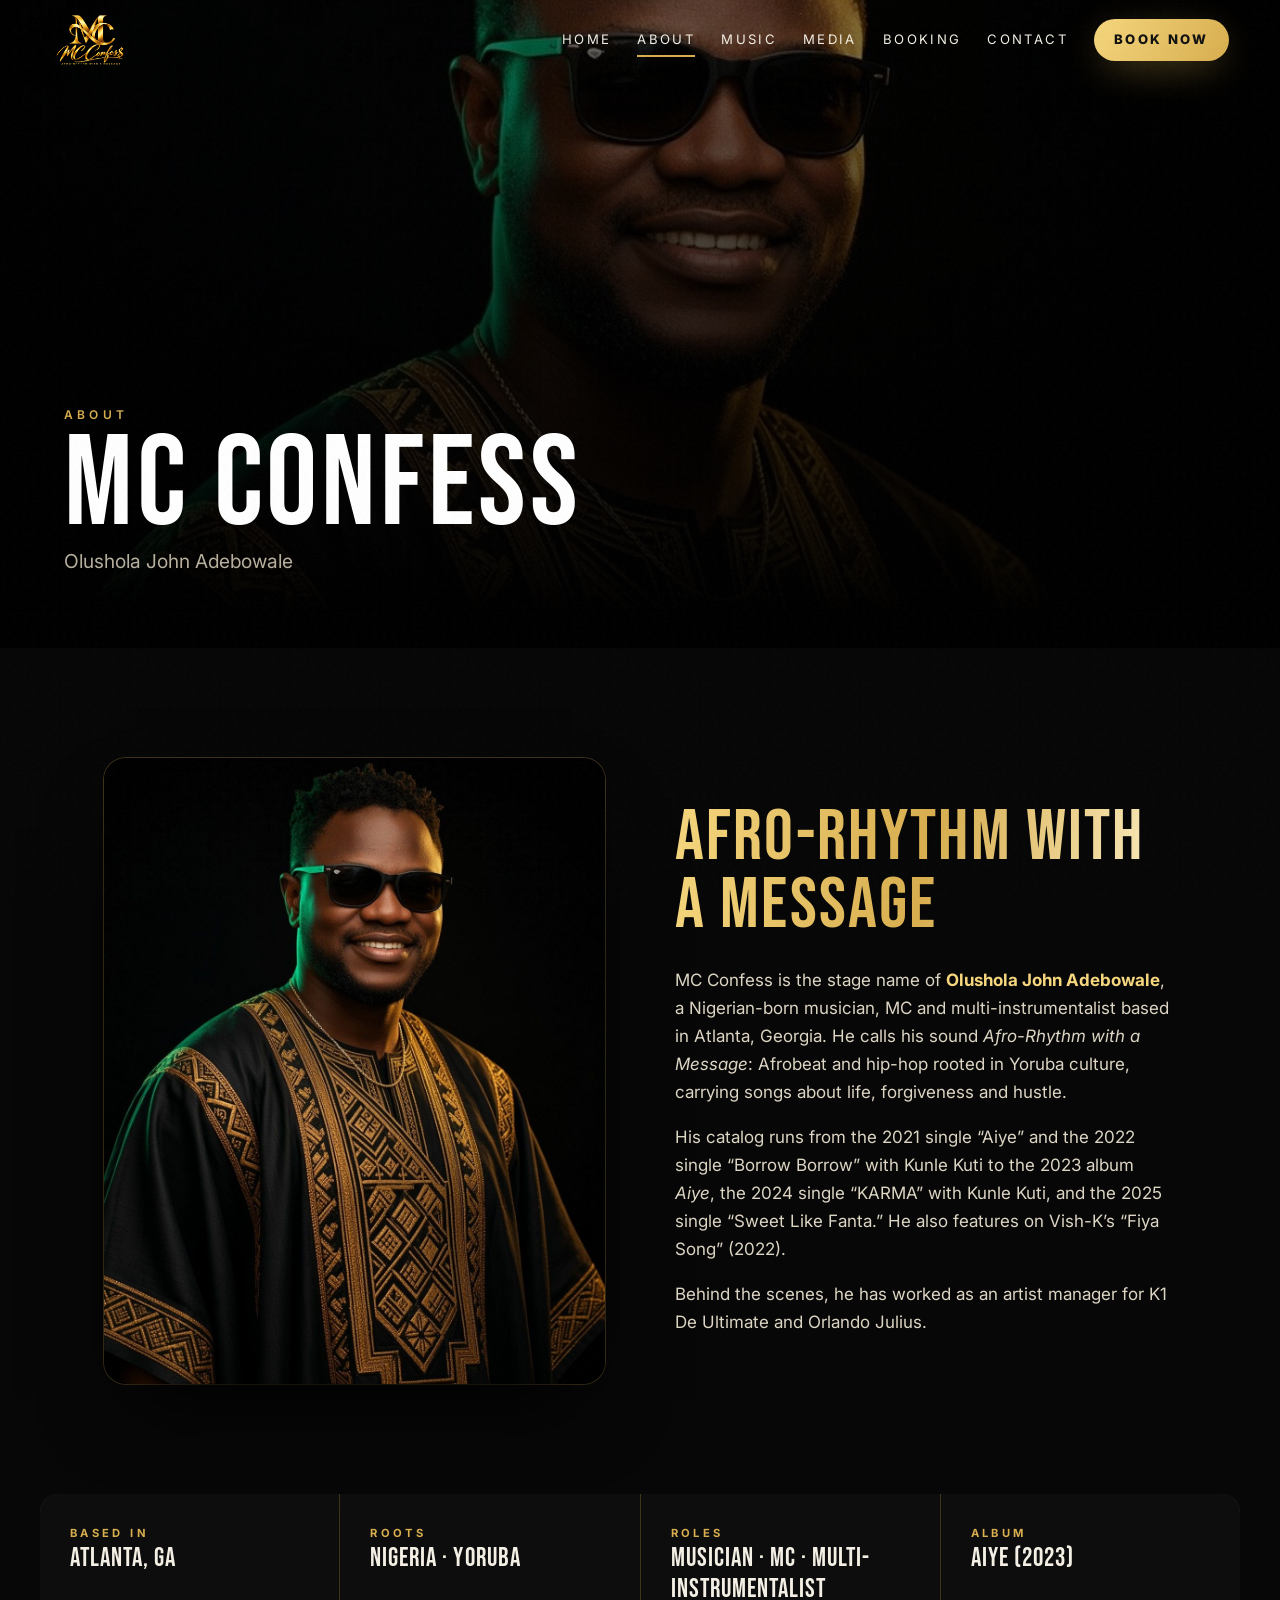
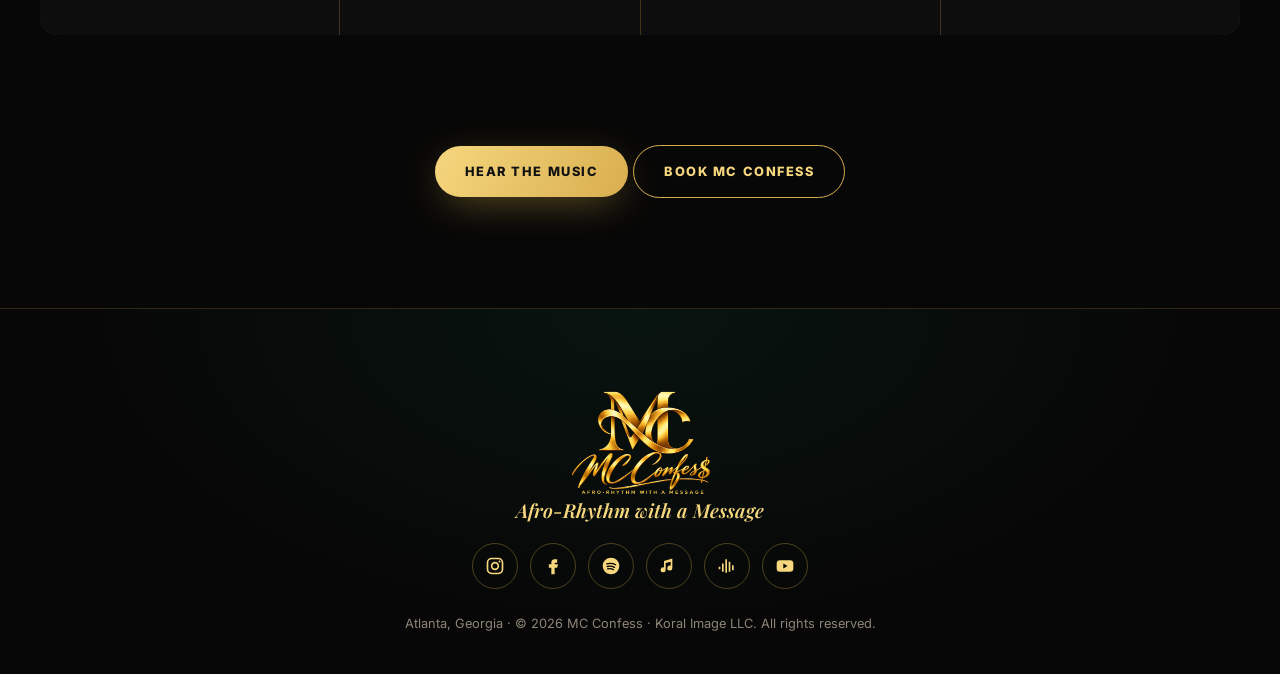
==== docs/about/index.html @ 586f2694 "MC Confess site preview (served from /docs)" ====
<!doctype html><html lang="en-US"><head><meta charset="utf-8">
<title>About MC Confess – Atlanta Musician, MC & Performer</title><meta name="description" content="Olushola John Adebowale (MC Confess): Nigerian-born, Atlanta-based musician, MC and multi-instrumentalist. Afro-Rhythm with a Message."><link rel="canonical" href="https://mcconfess.com/about">
<meta name="viewport" content="width=device-width, initial-scale=1"><meta name="theme-color" content="#0a0a0a">
<meta property="og:type" content="website"><meta property="og:site_name" content="MC Confess"><meta property="og:title" content="About MC Confess – Atlanta Musician, MC & Performer"><meta property="og:description" content="Olushola John Adebowale (MC Confess): Nigerian-born, Atlanta-based musician, MC and multi-instrumentalist. Afro-Rhythm with a Message."><meta property="og:url" content="https://mcconfess.com/about"><meta property="og:image" content="https://mcconfess.com/og_image_1200x630.jpg"><meta property="og:image:width" content="1200"><meta property="og:image:height" content="630"><meta property="og:image:alt" content="MC Confess gold logo on a dark stage background"><meta property="og:locale" content="en_US">
<meta name="twitter:card" content="summary_large_image"><meta name="twitter:title" content="About MC Confess – Atlanta Musician, MC & Performer"><meta name="twitter:description" content="Olushola John Adebowale (MC Confess): Nigerian-born, Atlanta-based musician, MC and multi-instrumentalist. Afro-Rhythm with a Message."><meta name="twitter:image" content="https://mcconfess.com/og_image_1200x630.jpg"><meta name="twitter:image:alt" content="MC Confess gold logo on a dark stage background">
<link rel="icon" href="../favicon.png"><link rel="preconnect" href="https://fonts.googleapis.com"><link rel="preconnect" href="https://fonts.gstatic.com" crossorigin>
<link href="https://fonts.googleapis.com/css2?family=Bebas+Neue&family=Playfair+Display:ital,wght@1,600&family=Inter:wght@400;600;800&display=swap" rel="stylesheet">
<link rel="stylesheet" href="../css/style.css"><script type="application/ld+json">{"@context": "https://schema.org", "@type": "Person", "@id": "https://mcconfess.com/#person", "name": "MC Confess", "alternateName": "Olushola John Adebowale", "url": "https://mcconfess.com/", "image": "https://mcconfess.com/og_image_1200x630.jpg", "description": "Atlanta, GA musician, MC and multi-instrumentalist. Afro-Rhythm with a Message.", "jobTitle": ["Musician", "MC", "Multi-Instrumentalist"], "address": {"@type": "PostalAddress", "addressLocality": "Atlanta", "addressRegion": "GA", "addressCountry": "US"}, "sameAs": ["https://www.facebook.com/McConfess", "https://www.instagram.com/mcconfessofficial", "https://audiomack.com/mcconfess", "https://open.spotify.com/artist/3BZOzOIksViRx1WQU1hEvO", "https://music.apple.com/us/artist/mc-confess/1580004725"], "subjectOf": {"@type": "MusicAlbum", "name": "Aiye", "datePublished": "2023-08-11", "byArtist": {"@id": "https://mcconfess.com/#person"}, "url": "https://audiomack.com/mcconfess/album/aiye"}}</script></head>
<body class="p-about"><a class="skip" href="#main">Skip to content</a>
<header class="nav"><a class="brand" href="../"><img src="../img/logo.png" alt="MC Confess logo" width="120" height="81"></a>
<button class="burger" aria-label="Open menu" aria-expanded="false"><span></span><span></span></button><nav><a href="../" class="">Home</a><a href="../about/" class="on">About</a><a href="../music/" class="">Music</a><a href="../media/" class="">Media</a><a href="../booking/" class="">Booking</a><a href="../contact/" class="">Contact</a><a class="btn sm" href="../booking/">Book Now</a></nav></header>
<main id="main"><section class="phero" style="--bg:url(../img/about_portrait.jpg)"><div class="in reveal"><p class="kick">About</p><h1>MC CONFESS</h1><p class=lead>Olushola John Adebowale</p></div></section>
<section class="wrap split"><div class="reveal"><img class="tall" src="../img/about_portrait.jpg" alt="Portrait of MC Confess" loading="lazy"></div><div class="reveal prose"><h2>Afro-Rhythm with a Message</h2>
<p>MC Confess is the stage name of <b>Olushola John Adebowale</b>, a Nigerian-born musician, MC and multi-instrumentalist based in Atlanta, Georgia. He calls his sound <em>Afro-Rhythm with a Message</em>: Afrobeat and hip-hop rooted in Yoruba culture, carrying songs about life, forgiveness and hustle.</p>
<p>His catalog runs from the 2021 single “Aiye” and the 2022 single “Borrow Borrow” with Kunle Kuti to the 2023 album <em>Aiye</em>, the 2024 single “KARMA” with Kunle Kuti, and the 2025 single “Sweet Like Fanta.” He also features on Vish-K’s “Fiya Song” (2022).</p>
<p>Behind the scenes, he has worked as an artist manager for K1 De Ultimate and Orlando Julius.</p></div></section>
<section class="wrap facts reveal"><div><b>Based in</b><span>Atlanta, GA</span></div><div><b>Roots</b><span>Nigeria · Yoruba</span></div><div><b>Roles</b><span>Musician · MC · Multi-Instrumentalist</span></div><div><b>Album</b><span>Aiye (2023)</span></div></section>
<section class="wrap center reveal"><a class="btn" href="../music/">Hear the music</a> <a class="btn ghost" href="../booking/">Book MC Confess</a></section></main>
<footer><img src="../img/logo.png" alt="MC Confess" width="160" height="108"><p class="tag">Afro-Rhythm with a Message</p><div class="soc"><a href="https://www.instagram.com/mcconfessofficial" target="_blank" rel="noopener" aria-label="Instagram"><svg viewBox="0 0 24 24"><rect x="3" y="3" width="18" height="18" rx="5" fill="none" stroke="currentColor" stroke-width="2"/><circle cx="12" cy="12" r="4" fill="none" stroke="currentColor" stroke-width="2"/><circle cx="17.5" cy="6.5" r="1.2" fill="currentColor"/></svg></a><a href="https://www.facebook.com/McConfess" target="_blank" rel="noopener" aria-label="Facebook"><svg viewBox="0 0 24 24"><path fill="currentColor" d="M14 8h3V4h-3c-2.8 0-4 1.7-4 4.3V10H7v4h3v8h4v-8h3l1-4h-4V8.6c0-.4.3-.6 1-.6z"/></svg></a><a href="https://open.spotify.com/artist/3BZOzOIksViRx1WQU1hEvO" target="_blank" rel="noopener" aria-label="Spotify"><svg viewBox="0 0 24 24"><circle cx="12" cy="12" r="10" fill="currentColor"/><path d="M7 9.5c3.5-1 7.5-.6 10.5 1M7.5 12.6c3-.8 6.2-.4 8.7 1M8 15.5c2.4-.6 4.8-.3 6.8.8" stroke="#000" stroke-width="1.6" fill="none" stroke-linecap="round"/></svg></a><a href="https://music.apple.com/us/artist/mc-confess/1580004725" target="_blank" rel="noopener" aria-label="Apple Music"><svg viewBox="0 0 24 24"><path fill="currentColor" d="M16 3v11.5a3 3 0 1 1-2-2.8V7l-6 1.5v8a3 3 0 1 1-2-2.8V6z"/></svg></a><a href="https://audiomack.com/mcconfess" target="_blank" rel="noopener" aria-label="Audiomack"><svg viewBox="0 0 24 24"><path fill="currentColor" d="M2 13h2v3H2zm4-4h2v10H6zm4-5h2v16h-2zm4 3h2v12h-2zm4 4h2v6h-2z"/></svg></a><a href="https://youtu.be/J4rI-2p3y3k" target="_blank" rel="noopener" aria-label="YouTube"><svg viewBox="0 0 24 24"><rect x="2" y="5" width="20" height="14" rx="4" fill="currentColor"/><path d="M10 9l5 3-5 3z" fill="#000"/></svg></a></div>
<p class="small">Atlanta, Georgia · © <span id="yr">2026</span> MC Confess · Koral Image LLC. All rights reserved.</p></footer>
<script src="../js/main.js"></script></body></html>
---- docs/css/style.css ----
:root{--bk:#070707;--ink:#f4efe4;--mut:#b9b1a0;--gold:#d8ae4f;--gold2:#f6d77e;--grn:#0f6b45;--f:'Inter',system-ui,sans-serif;--d:'Bebas Neue',Impact,sans-serif;--s:'Playfair Display',Georgia,serif}
*{box-sizing:border-box;margin:0}html{scroll-behavior:smooth}body{background:var(--bk);color:var(--ink);font:400 17px/1.65 var(--f);overflow-x:hidden}
body:after{content:"";position:fixed;inset:0;pointer-events:none;opacity:.06;background:url("data:image/svg+xml,%3Csvg xmlns='http://www.w3.org/2000/svg' width='160' height='160'%3E%3Cfilter id='n'%3E%3CfeTurbulence baseFrequency='.9'/%3E%3C/filter%3E%3Crect width='160' height='160' filter='url(%23n)'/%3E%3C/svg%3E");z-index:99}
a{color:var(--gold2)}img{max-width:100%;display:block}.skip{position:absolute;left:-999px}.skip:focus{left:10px;top:10px;z-index:200;background:#000;padding:8px}
h1,h2,h3{font-family:var(--d);font-weight:400;letter-spacing:.03em;line-height:.95}h2{font-size:clamp(2.6rem,6vw,4.5rem);margin:.2em 0 .35em;background:linear-gradient(100deg,var(--gold2),var(--gold) 50%,#fff3c8);-webkit-background-clip:text;background-clip:text;color:transparent}h2 small{font-size:.4em;color:var(--mut);-webkit-text-fill-color:var(--mut);letter-spacing:.15em}h3{font-size:1.8rem}
.kick{text-transform:uppercase;letter-spacing:.35em;font-size:.75rem;font-weight:600;color:var(--gold)}
.nav{position:fixed;top:0;left:0;right:0;z-index:50;display:flex;justify-content:space-between;align-items:center;padding:14px 4vw;transition:.4s}.nav.solid{background:rgba(7,7,7,.88);backdrop-filter:blur(14px);box-shadow:0 1px 0 #d8ae4f33;padding:8px 4vw}
.brand img{height:52px;width:auto;transition:.4s}.nav.solid .brand img{height:42px}
.nav nav{display:flex;gap:26px;align-items:center}.nav nav a{color:var(--ink);text-decoration:none;font-size:.82rem;letter-spacing:.18em;text-transform:uppercase;position:relative}
.nav nav a:not(.btn):after{content:"";position:absolute;left:0;bottom:-6px;height:2px;width:0;background:var(--gold);transition:.3s}.nav nav a:hover:after,.nav nav a.on:after{width:100%}
.burger{display:none;background:none;border:0;width:40px;height:40px;cursor:pointer}.burger span{display:block;height:2px;background:var(--gold2);margin:8px 6px;transition:.3s}
.btn{display:inline-block;padding:15px 30px;border-radius:999px;background:linear-gradient(120deg,var(--gold2),var(--gold));color:#111;font-weight:800;text-decoration:none;text-transform:uppercase;letter-spacing:.12em;font-size:.8rem;border:0;cursor:pointer;transition:.3s;box-shadow:0 10px 40px -10px #d8ae4f88;font-family:var(--f)}.btn:hover{transform:translateY(-3px);box-shadow:0 18px 50px -10px #d8ae4fbb}
.btn.ghost{background:transparent;color:var(--gold2);border:1.5px solid var(--gold);box-shadow:none}.btn.ghost:hover{background:#d8ae4f1c}.btn.sm{padding:10px 20px;color:#111!important}
.hero{position:relative;height:100svh;min-height:600px;overflow:hidden;display:grid;place-items:center;text-align:center}
.slide{position:absolute;inset:0;background:center/cover;opacity:0;transform:scale(1.12);transition:opacity 1.6s,transform 7s linear}.slide.on{opacity:1;transform:scale(1)}
.shade{position:absolute;inset:0;background:radial-gradient(ellipse at center,#0005,#000c 75%),linear-gradient(#0008,#0000 30%,#000 100%)}
.hin{position:relative;padding:0 5vw}.mega{font-size:clamp(4.5rem,17vw,15rem);line-height:.82;background:linear-gradient(180deg,#fff6d6,var(--gold) 60%,#8a6420);-webkit-background-clip:text;background-clip:text;color:transparent;filter:drop-shadow(0 8px 40px #000)}
.script{font:italic 600 clamp(1.3rem,3vw,2.2rem) var(--s);color:var(--gold2);margin:.4em 0}.roles{letter-spacing:.3em;text-transform:uppercase;font-size:.8rem;color:#ddd}.roles i{color:var(--gold);font-style:normal;margin:0 .5em}
.cta{display:flex;gap:14px;flex-wrap:wrap;justify-content:inherit;margin-top:28px}.hero .cta{justify-content:center}
.dots{position:absolute;bottom:34px;left:50%;transform:translateX(-50%);display:flex;gap:10px}.dots button{width:28px;height:3px;border:0;background:#fff5;cursor:pointer}.dots button.on{background:var(--gold)}
.scroll{position:absolute;right:4vw;bottom:30px;width:26px;height:42px;border:2px solid var(--gold);border-radius:20px}.scroll:after{content:"";position:absolute;left:50%;top:8px;width:4px;height:8px;margin-left:-2px;background:var(--gold);border-radius:2px;animation:sc 1.8s infinite}@keyframes sc{to{transform:translateY(14px);opacity:0}}
.marquee{overflow:hidden;border-block:1px solid #d8ae4f44;background:linear-gradient(90deg,#0b2a1d,#070707,#0b2a1d);padding:16px 0}.marquee div{white-space:nowrap;font:2rem var(--d);letter-spacing:.12em;color:var(--gold);animation:mq 40s linear infinite;width:max-content}@keyframes mq{to{transform:translateX(-50%)}}
.wrap{max-width:1200px;margin:0 auto;padding:110px 5vw}.center{text-align:center}.center .cta,.center .soc,.center .listen{justify-content:center}
.split{display:grid;grid-template-columns:1fr 1fr;gap:70px;align-items:center}.split.rev>:first-child{order:2}
.tall{border-radius:22px;aspect-ratio:4/5;object-fit:cover;width:100%;box-shadow:0 40px 80px -30px #000,0 0 0 1px #d8ae4f44}
.grid2{display:grid;grid-template-columns:1fr 1fr;gap:16px}.grid2 img{border-radius:18px;aspect-ratio:3/4;object-fit:cover}.grid2 img:last-child{margin-top:60px}
.vid{position:relative;aspect-ratio:16/9;border-radius:18px;overflow:hidden;box-shadow:0 30px 80px -20px #000,0 0 0 1px #d8ae4f55}.vid iframe{position:absolute;inset:0;width:100%;height:100%;border:0}.spot{width:100%;border:0;border-radius:16px}
.listen{display:flex;flex-wrap:wrap;gap:10px;margin-top:22px}.pill{display:inline-flex;align-items:center;gap:8px;padding:11px 18px;border:1px solid #ffffff2a;border-radius:999px;color:var(--ink);text-decoration:none;font-weight:600;font-size:.9rem;transition:.3s;background:#ffffff08}.pill svg{width:20px;height:20px;color:var(--gold2)}.pill:hover{border-color:var(--gold);background:#d8ae4f22}
.band{position:relative;background:linear-gradient(90deg,#000e,#0006),var(--bg) center/cover fixed;text-align:left}.band p{max-width:520px;margin-bottom:24px}
.phero{height:72svh;min-height:480px;display:flex;align-items:flex-end;background:linear-gradient(#0007,#000 96%),var(--bg) center 25%/cover;padding:0 5vw 70px}.phero .in{max-width:1200px;margin:0 auto;width:100%}.phero h1{font-size:clamp(3.5rem,10vw,8rem);color:#fff}.lead{font-size:1.2rem;color:var(--mut)}
.prose p{margin-bottom:1em;color:#ddd5c4}.prose b{color:var(--gold2)}
.facts{display:grid;grid-template-columns:repeat(4,1fr);gap:1px;background:#d8ae4f44;padding:0;border-radius:18px;overflow:hidden}.facts div{background:#0d0d0d;padding:30px}.facts b{display:block;color:var(--gold);text-transform:uppercase;font-size:.7rem;letter-spacing:.3em}.facts span{font:1.6rem var(--d);letter-spacing:.04em}
.tracks{list-style:none;padding:0;margin:10px 0 26px}.tracks li{display:flex;gap:18px;padding:12px 0;border-bottom:1px solid #ffffff14}.tracks span{color:var(--gold);font-weight:800}
.cards{display:grid;grid-template-columns:repeat(auto-fill,minmax(250px,1fr));gap:26px}.card{border-radius:18px;overflow:hidden;background:#111;transition:.4s;border:1px solid #ffffff10}.card img{aspect-ratio:1;object-fit:cover;width:100%;transition:.6s}.card:hover{transform:translateY(-6px);border-color:#d8ae4f66}.card:hover img{transform:scale(1.06)}.card div{padding:18px 20px 22px}.card small{color:var(--gold);letter-spacing:.2em;text-transform:uppercase;font-size:.7rem}.card p{color:var(--mut);font-size:.9rem}
.gallery{columns:3 280px;gap:16px}.g{display:block;width:100%;margin:0 0 16px;border:0;padding:0;border-radius:16px;overflow:hidden;cursor:zoom-in;background:none}.g img{width:100%;transition:.6s}.g:hover img{transform:scale(1.05)}
.lightbox{position:fixed;inset:0;background:#000e;z-index:120;display:grid;place-items:center;padding:4vw}.lightbox[hidden]{display:none}.lightbox img{max-height:90vh;border-radius:12px}.lightbox .x{position:absolute;top:18px;right:24px;font-size:3rem;background:none;border:0;color:#fff;cursor:pointer}
.three{display:grid;grid-template-columns:repeat(3,1fr);gap:22px;padding-bottom:0}.tile{padding:34px;border-radius:18px;background:linear-gradient(160deg,#0f6b4533,#111 60%);border:1px solid #d8ae4f33}.tile p{color:var(--mut)}
.form{display:grid;gap:16px;background:#0e0e0e;padding:34px;border-radius:22px;border:1px solid #d8ae4f33}.row{display:grid;grid-template-columns:1fr 1fr;gap:16px}label{display:grid;gap:6px;font-size:.75rem;text-transform:uppercase;letter-spacing:.18em;color:var(--gold)}
input,select,textarea{font:inherit;font-size:1rem;color:var(--ink);background:#161616;border:1px solid #ffffff22;border-radius:12px;padding:13px 14px;text-transform:none;letter-spacing:0}input:focus,select:focus,textarea:focus{outline:2px solid var(--gold);border-color:transparent}.note{font-size:.85rem;color:var(--mut)}.ok{color:var(--gold2)}
.soc{display:flex;gap:12px;margin-top:20px;flex-wrap:wrap}.soc a{width:46px;height:46px;border-radius:50%;display:grid;place-items:center;border:1px solid #d8ae4f55;color:var(--gold2);transition:.3s}.soc a:hover{background:var(--gold);color:#000;transform:translateY(-3px)}.soc svg{width:20px;height:20px}
footer{text-align:center;padding:80px 5vw 40px;border-top:1px solid #d8ae4f33;background:radial-gradient(ellipse at top,#0f6b4522,transparent 60%)}footer img{margin:0 auto;width:160px;height:auto}footer .soc{justify-content:center}.tag{font:italic 600 1.2rem var(--s);color:var(--gold2)}.small{font-size:.8rem;color:#8d8678;margin-top:24px}
.reveal{opacity:0;transform:translateY(40px);transition:opacity 1s,transform 1s cubic-bezier(.2,.7,.2,1)}.reveal.in{opacity:1;transform:none}
@media(max-width:860px){.burger{display:block;z-index:60}.nav nav{position:fixed;inset:0;background:#070707f5;flex-direction:column;justify-content:center;gap:30px;transform:translateX(100%);transition:.4s}.nav nav a{font-size:1.2rem}body.menu .nav nav{transform:none}body.menu .burger span:first-child{transform:translateY(5px) rotate(45deg)}body.menu .burger span:last-child{transform:translateY(-5px) rotate(-45deg)}
.split,.row,.three,.facts{grid-template-columns:1fr}.split{gap:40px}.split.rev>:first-child{order:0}.wrap{padding:70px 6vw}.band{background-attachment:scroll}.facts{grid-template-columns:1fr 1fr}}
@media(prefers-reduced-motion:reduce){*{animation:none!important;transition:none!important}.reveal{opacity:1;transform:none}}
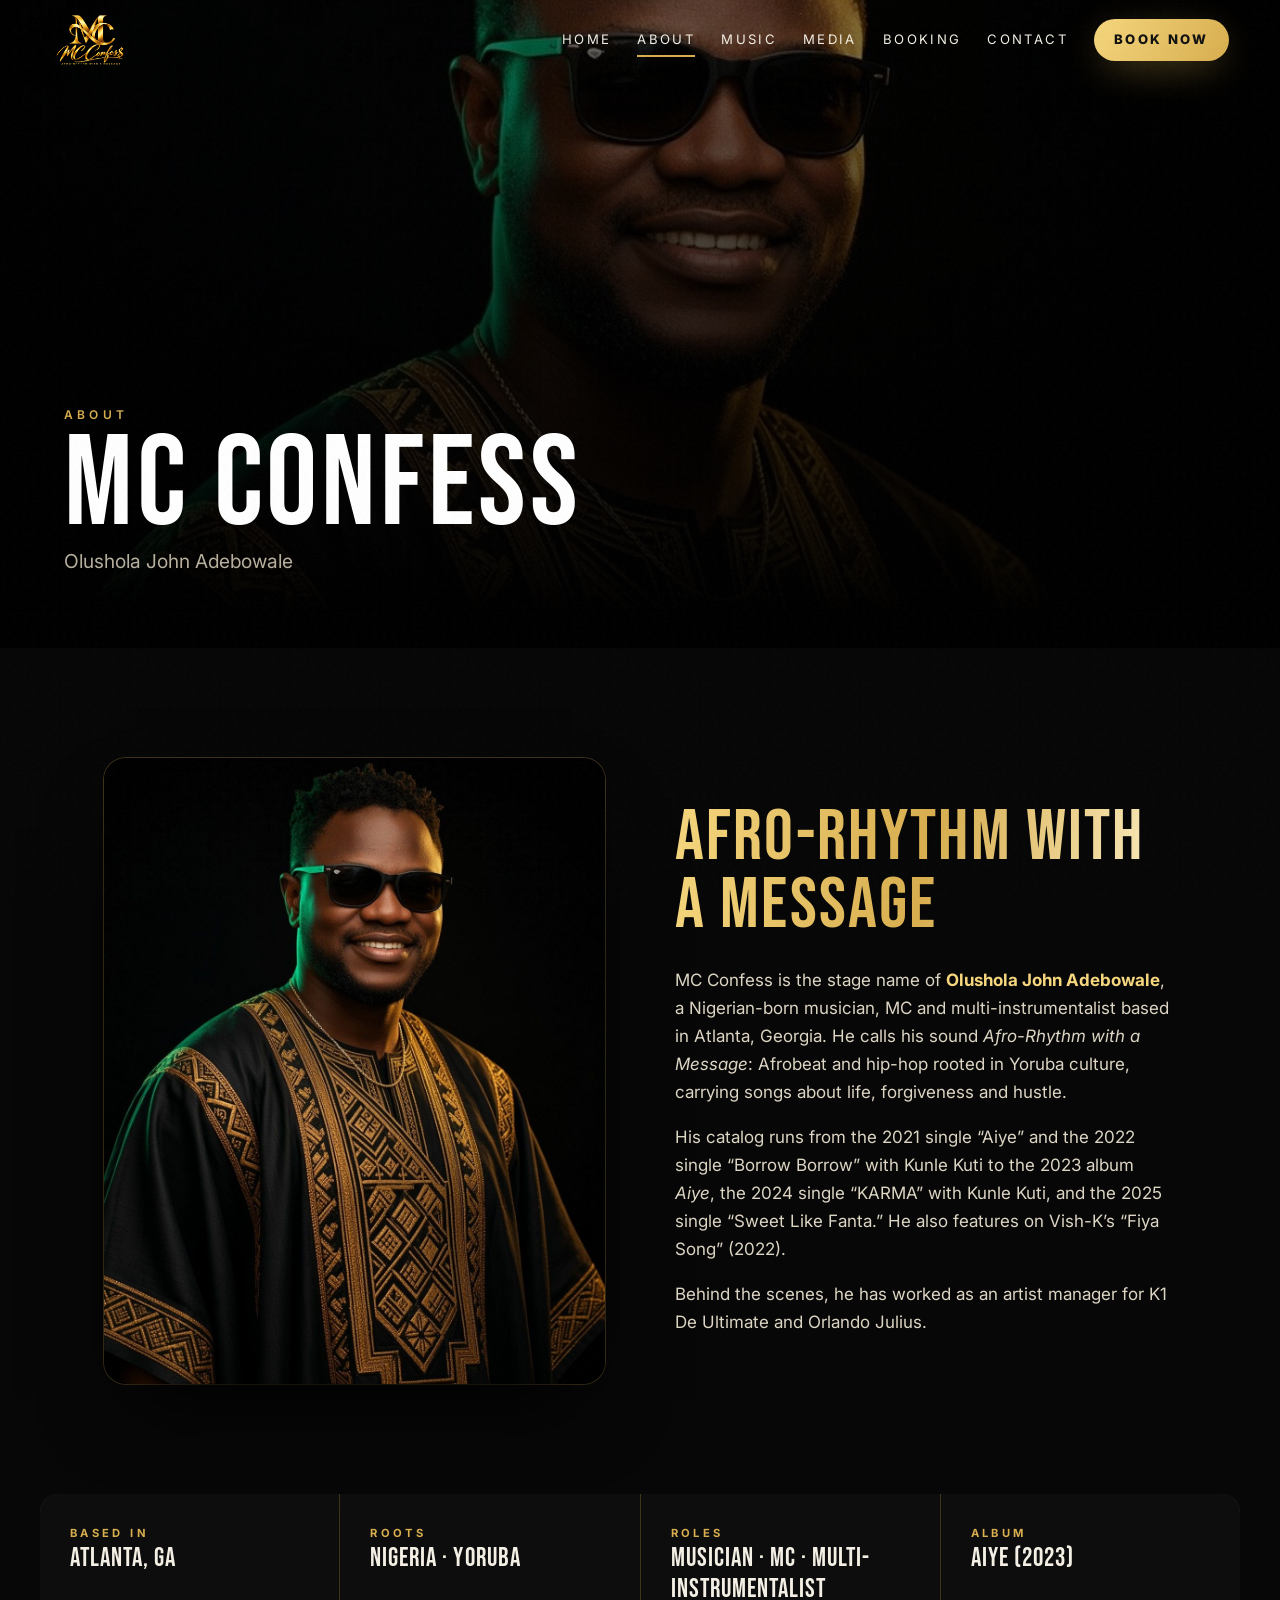
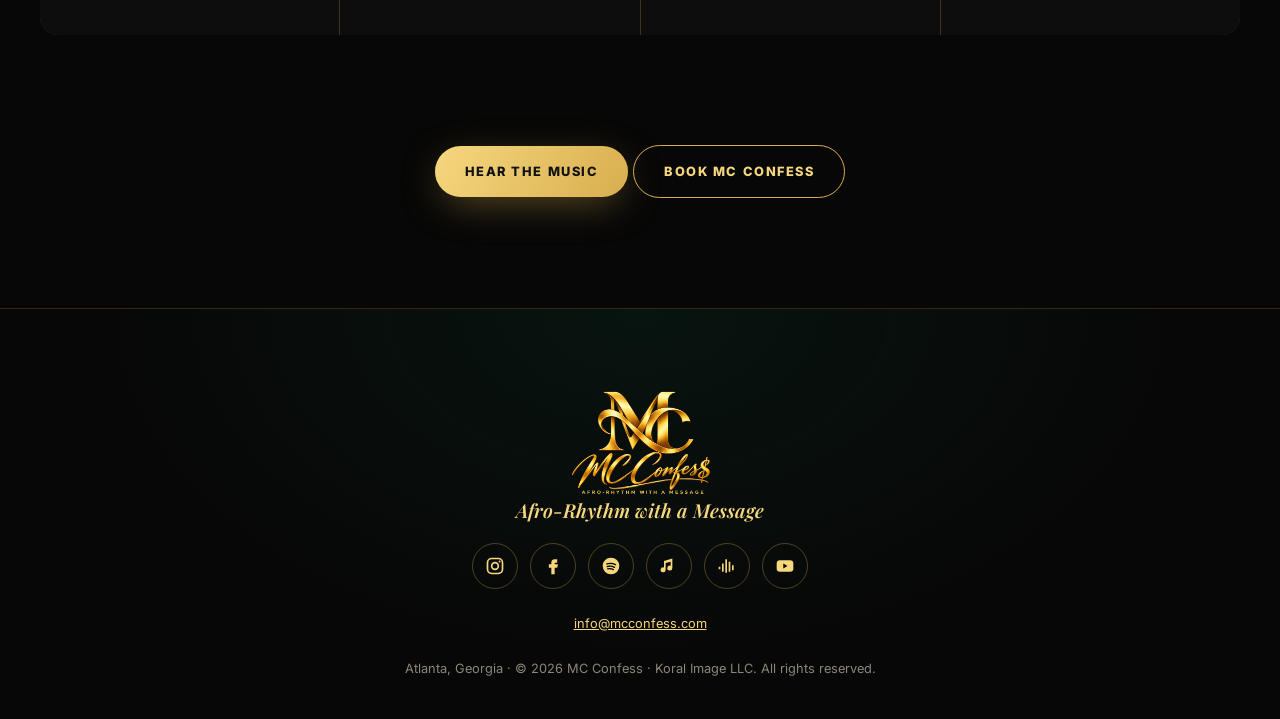
==== commit bddc8b64: "Add info@mcconfess.com booking email (booking, contact, footer)" ====
--- a/docs/about/index.html
+++ b/docs/about/index.html
@@ -17,5 +17,6 @@
 <section class="wrap facts reveal"><div><b>Based in</b><span>Atlanta, GA</span></div><div><b>Roots</b><span>Nigeria · Yoruba</span></div><div><b>Roles</b><span>Musician · MC · Multi-Instrumentalist</span></div><div><b>Album</b><span>Aiye (2023)</span></div></section>
 <section class="wrap center reveal"><a class="btn" href="../music/">Hear the music</a> <a class="btn ghost" href="../booking/">Book MC Confess</a></section></main>
 <footer><img src="../img/logo.png" alt="MC Confess" width="160" height="108"><p class="tag">Afro-Rhythm with a Message</p><div class="soc"><a href="https://www.instagram.com/mcconfessofficial" target="_blank" rel="noopener" aria-label="Instagram"><svg viewBox="0 0 24 24"><rect x="3" y="3" width="18" height="18" rx="5" fill="none" stroke="currentColor" stroke-width="2"/><circle cx="12" cy="12" r="4" fill="none" stroke="currentColor" stroke-width="2"/><circle cx="17.5" cy="6.5" r="1.2" fill="currentColor"/></svg></a><a href="https://www.facebook.com/McConfess" target="_blank" rel="noopener" aria-label="Facebook"><svg viewBox="0 0 24 24"><path fill="currentColor" d="M14 8h3V4h-3c-2.8 0-4 1.7-4 4.3V10H7v4h3v8h4v-8h3l1-4h-4V8.6c0-.4.3-.6 1-.6z"/></svg></a><a href="https://open.spotify.com/artist/3BZOzOIksViRx1WQU1hEvO" target="_blank" rel="noopener" aria-label="Spotify"><svg viewBox="0 0 24 24"><circle cx="12" cy="12" r="10" fill="currentColor"/><path d="M7 9.5c3.5-1 7.5-.6 10.5 1M7.5 12.6c3-.8 6.2-.4 8.7 1M8 15.5c2.4-.6 4.8-.3 6.8.8" stroke="#000" stroke-width="1.6" fill="none" stroke-linecap="round"/></svg></a><a href="https://music.apple.com/us/artist/mc-confess/1580004725" target="_blank" rel="noopener" aria-label="Apple Music"><svg viewBox="0 0 24 24"><path fill="currentColor" d="M16 3v11.5a3 3 0 1 1-2-2.8V7l-6 1.5v8a3 3 0 1 1-2-2.8V6z"/></svg></a><a href="https://audiomack.com/mcconfess" target="_blank" rel="noopener" aria-label="Audiomack"><svg viewBox="0 0 24 24"><path fill="currentColor" d="M2 13h2v3H2zm4-4h2v10H6zm4-5h2v16h-2zm4 3h2v12h-2zm4 4h2v6h-2z"/></svg></a><a href="https://youtu.be/J4rI-2p3y3k" target="_blank" rel="noopener" aria-label="YouTube"><svg viewBox="0 0 24 24"><rect x="2" y="5" width="20" height="14" rx="4" fill="currentColor"/><path d="M10 9l5 3-5 3z" fill="#000"/></svg></a></div>
+<p class="small"><a href="mailto:info@mcconfess.com">info@mcconfess.com</a></p>
 <p class="small">Atlanta, Georgia · © <span id="yr">2026</span> MC Confess · Koral Image LLC. All rights reserved.</p></footer>
 <script src="../js/main.js"></script></body></html>
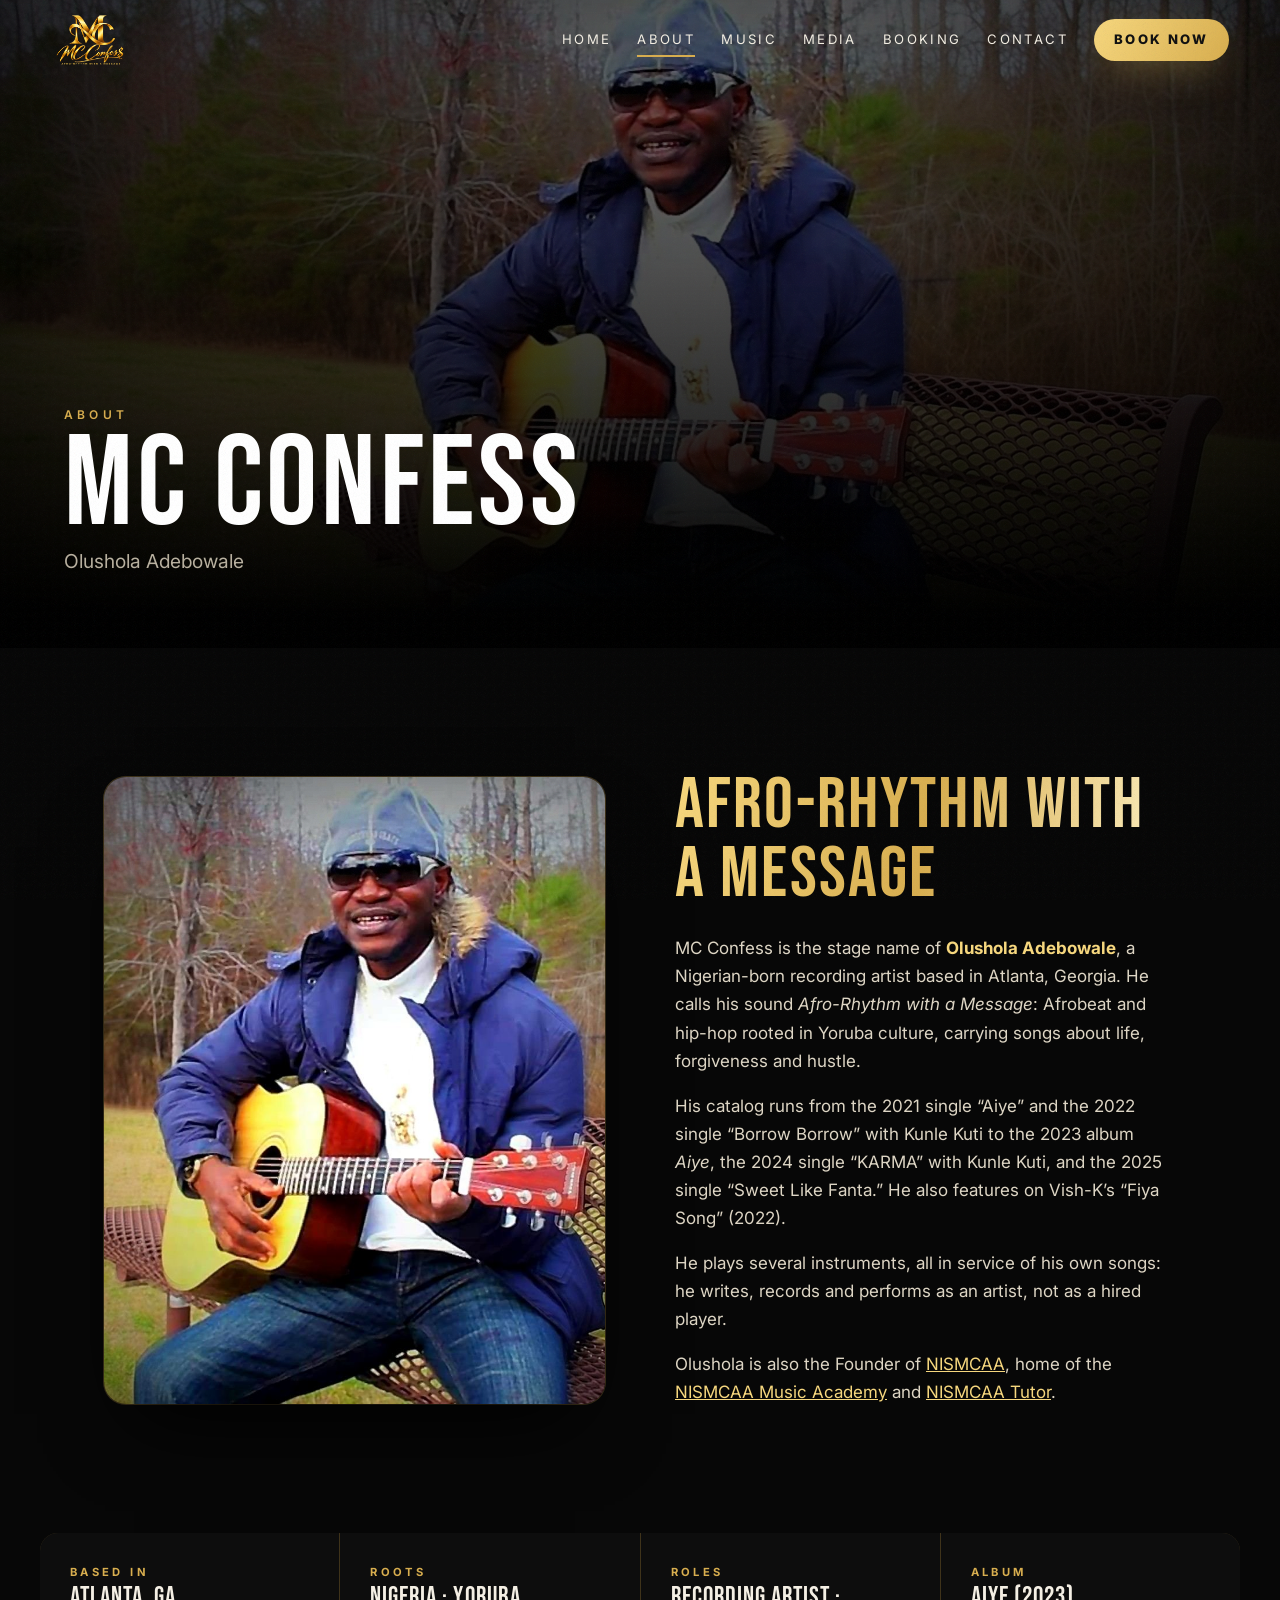
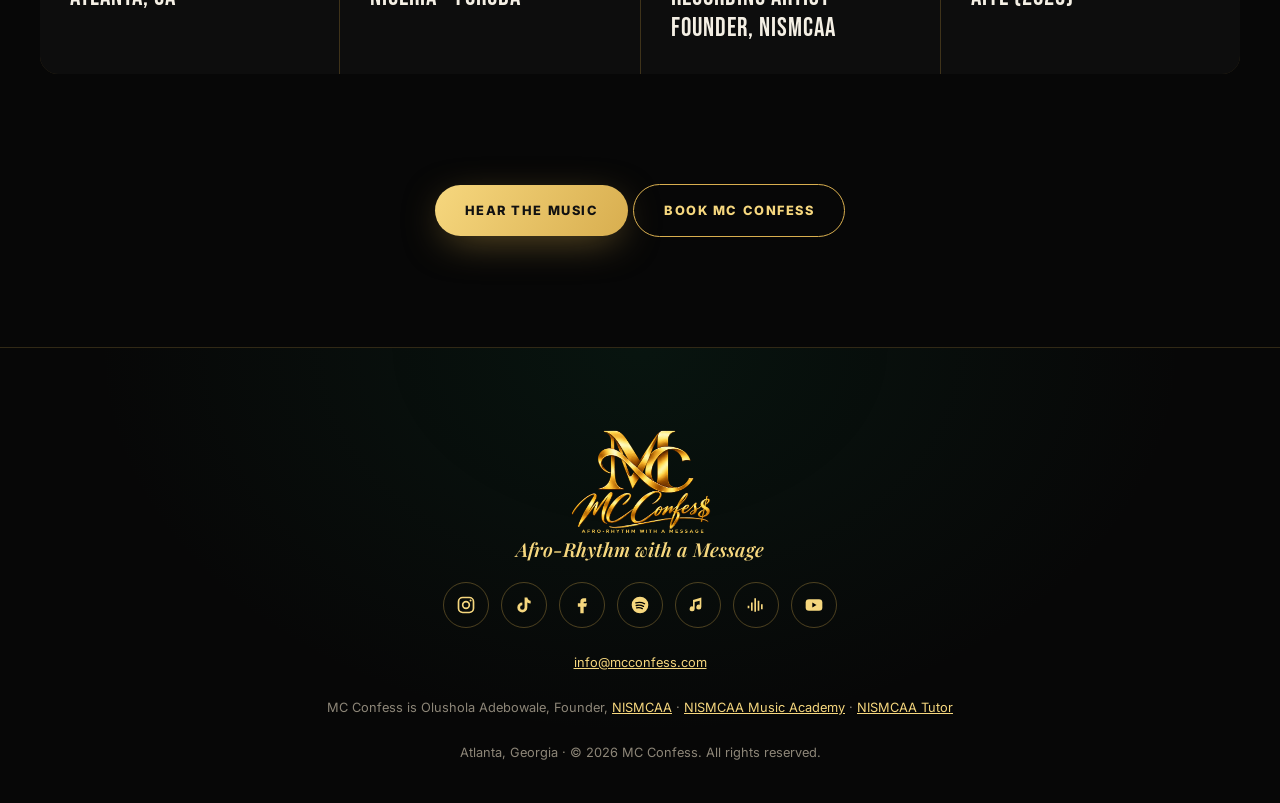
==== commit b935c3b2: "Artist-only booking, press photo, TikTok, songs list, NISMCAA founder footer; drop manager line and " ====
--- a/docs/about/index.html
+++ b/docs/about/index.html
@@ -1,22 +1,23 @@
 <!doctype html><html lang="en-US"><head><meta charset="utf-8">
-<title>About MC Confess – Atlanta Musician, MC & Performer</title><meta name="description" content="Olushola John Adebowale (MC Confess): Nigerian-born, Atlanta-based musician, MC and multi-instrumentalist. Afro-Rhythm with a Message."><link rel="canonical" href="https://mcconfess.com/about">
+<title>About MC Confess – Atlanta Musician, MC & Performer</title><meta name="description" content="Olushola Adebowale (MC Confess): Nigerian-born, Atlanta-based recording artist. Afro-Rhythm with a Message."><link rel="canonical" href="https://mcconfess.com/about">
 <meta name="viewport" content="width=device-width, initial-scale=1"><meta name="theme-color" content="#0a0a0a">
-<meta property="og:type" content="website"><meta property="og:site_name" content="MC Confess"><meta property="og:title" content="About MC Confess – Atlanta Musician, MC & Performer"><meta property="og:description" content="Olushola John Adebowale (MC Confess): Nigerian-born, Atlanta-based musician, MC and multi-instrumentalist. Afro-Rhythm with a Message."><meta property="og:url" content="https://mcconfess.com/about"><meta property="og:image" content="https://mcconfess.com/og_image_1200x630.jpg"><meta property="og:image:width" content="1200"><meta property="og:image:height" content="630"><meta property="og:image:alt" content="MC Confess gold logo on a dark stage background"><meta property="og:locale" content="en_US">
-<meta name="twitter:card" content="summary_large_image"><meta name="twitter:title" content="About MC Confess – Atlanta Musician, MC & Performer"><meta name="twitter:description" content="Olushola John Adebowale (MC Confess): Nigerian-born, Atlanta-based musician, MC and multi-instrumentalist. Afro-Rhythm with a Message."><meta name="twitter:image" content="https://mcconfess.com/og_image_1200x630.jpg"><meta name="twitter:image:alt" content="MC Confess gold logo on a dark stage background">
+<meta property="og:type" content="website"><meta property="og:site_name" content="MC Confess"><meta property="og:title" content="About MC Confess – Atlanta Musician, MC & Performer"><meta property="og:description" content="Olushola Adebowale (MC Confess): Nigerian-born, Atlanta-based recording artist. Afro-Rhythm with a Message."><meta property="og:url" content="https://mcconfess.com/about"><meta property="og:image" content="https://mcconfess.com/og_image_1200x630.jpg"><meta property="og:image:width" content="1200"><meta property="og:image:height" content="630"><meta property="og:image:alt" content="MC Confess gold logo on a dark stage background"><meta property="og:locale" content="en_US">
+<meta name="twitter:card" content="summary_large_image"><meta name="twitter:title" content="About MC Confess – Atlanta Musician, MC & Performer"><meta name="twitter:description" content="Olushola Adebowale (MC Confess): Nigerian-born, Atlanta-based recording artist. Afro-Rhythm with a Message."><meta name="twitter:image" content="https://mcconfess.com/og_image_1200x630.jpg"><meta name="twitter:image:alt" content="MC Confess gold logo on a dark stage background">
 <link rel="icon" href="../favicon.png"><link rel="preconnect" href="https://fonts.googleapis.com"><link rel="preconnect" href="https://fonts.gstatic.com" crossorigin>
 <link href="https://fonts.googleapis.com/css2?family=Bebas+Neue&family=Playfair+Display:ital,wght@1,600&family=Inter:wght@400;600;800&display=swap" rel="stylesheet">
-<link rel="stylesheet" href="../css/style.css"><script type="application/ld+json">{"@context": "https://schema.org", "@type": "Person", "@id": "https://mcconfess.com/#person", "name": "MC Confess", "alternateName": "Olushola John Adebowale", "url": "https://mcconfess.com/", "image": "https://mcconfess.com/og_image_1200x630.jpg", "description": "Atlanta, GA musician, MC and multi-instrumentalist. Afro-Rhythm with a Message.", "jobTitle": ["Musician", "MC", "Multi-Instrumentalist"], "address": {"@type": "PostalAddress", "addressLocality": "Atlanta", "addressRegion": "GA", "addressCountry": "US"}, "sameAs": ["https://www.facebook.com/McConfess", "https://www.instagram.com/mcconfessofficial", "https://audiomack.com/mcconfess", "https://open.spotify.com/artist/3BZOzOIksViRx1WQU1hEvO", "https://music.apple.com/us/artist/mc-confess/1580004725"], "subjectOf": {"@type": "MusicAlbum", "name": "Aiye", "datePublished": "2023-08-11", "byArtist": {"@id": "https://mcconfess.com/#person"}, "url": "https://audiomack.com/mcconfess/album/aiye"}}</script></head>
+<link rel="stylesheet" href="../css/style.css"><script type="application/ld+json">{"@context": "https://schema.org", "@type": "Person", "@id": "https://mcconfess.com/#person", "name": "MC Confess", "alternateName": "Olushola Adebowale", "url": "https://mcconfess.com/", "image": "https://mcconfess.com/og_image_1200x630.jpg", "description": "Atlanta, GA recording artist. Afro-Rhythm with a Message.", "jobTitle": ["Recording Artist", "Founder, NISMCAA"], "address": {"@type": "PostalAddress", "addressLocality": "Atlanta", "addressRegion": "GA", "addressCountry": "US"}, "sameAs": ["https://www.facebook.com/McConfess", "https://www.instagram.com/mcconfessofficial", "https://www.tiktok.com/@mcconfessofficial", "https://audiomack.com/mcconfess", "https://open.spotify.com/artist/3BZOzOIksViRx1WQU1hEvO", "https://music.apple.com/us/artist/mc-confess/1580004725", "https://soundcloud.com/mc-confess"], "subjectOf": {"@type": "MusicAlbum", "name": "Aiye", "datePublished": "2023-08-11", "byArtist": {"@id": "https://mcconfess.com/#person"}, "url": "https://audiomack.com/mcconfess/album/aiye"}}</script></head>
 <body class="p-about"><a class="skip" href="#main">Skip to content</a>
 <header class="nav"><a class="brand" href="../"><img src="../img/logo.png" alt="MC Confess logo" width="120" height="81"></a>
 <button class="burger" aria-label="Open menu" aria-expanded="false"><span></span><span></span></button><nav><a href="../" class="">Home</a><a href="../about/" class="on">About</a><a href="../music/" class="">Music</a><a href="../media/" class="">Media</a><a href="../booking/" class="">Booking</a><a href="../contact/" class="">Contact</a><a class="btn sm" href="../booking/">Book Now</a></nav></header>
-<main id="main"><section class="phero" style="--bg:url(../img/about_portrait.jpg)"><div class="in reveal"><p class="kick">About</p><h1>MC CONFESS</h1><p class=lead>Olushola John Adebowale</p></div></section>
-<section class="wrap split"><div class="reveal"><img class="tall" src="../img/about_portrait.jpg" alt="Portrait of MC Confess" loading="lazy"></div><div class="reveal prose"><h2>Afro-Rhythm with a Message</h2>
-<p>MC Confess is the stage name of <b>Olushola John Adebowale</b>, a Nigerian-born musician, MC and multi-instrumentalist based in Atlanta, Georgia. He calls his sound <em>Afro-Rhythm with a Message</em>: Afrobeat and hip-hop rooted in Yoruba culture, carrying songs about life, forgiveness and hustle.</p>
+<main id="main"><section class="phero" style="--bg:url(../img/slide7.jpg)"><div class="in reveal"><p class="kick">About</p><h1>MC CONFESS</h1><p class=lead>Olushola Adebowale</p></div></section>
+<section class="wrap split"><div class="reveal"><img class="tall" src="../img/press_photo.jpg" alt="MC Confess press photo with acoustic guitar" loading="lazy"></div><div class="reveal prose"><h2>Afro-Rhythm with a Message</h2>
+<p>MC Confess is the stage name of <b>Olushola Adebowale</b>, a Nigerian-born recording artist based in Atlanta, Georgia. He calls his sound <em>Afro-Rhythm with a Message</em>: Afrobeat and hip-hop rooted in Yoruba culture, carrying songs about life, forgiveness and hustle.</p>
 <p>His catalog runs from the 2021 single “Aiye” and the 2022 single “Borrow Borrow” with Kunle Kuti to the 2023 album <em>Aiye</em>, the 2024 single “KARMA” with Kunle Kuti, and the 2025 single “Sweet Like Fanta.” He also features on Vish-K’s “Fiya Song” (2022).</p>
-<p>Behind the scenes, he has worked as an artist manager for K1 De Ultimate and Orlando Julius.</p></div></section>
-<section class="wrap facts reveal"><div><b>Based in</b><span>Atlanta, GA</span></div><div><b>Roots</b><span>Nigeria · Yoruba</span></div><div><b>Roles</b><span>Musician · MC · Multi-Instrumentalist</span></div><div><b>Album</b><span>Aiye (2023)</span></div></section>
+<p>He plays several instruments, all in service of his own songs: he writes, records and performs as an artist, not as a hired player.</p><p>Olushola is also the Founder of <a href="https://nismcaa.com" target="_blank" rel="noopener">NISMCAA</a>, home of the <a href="https://academy.nismcaa.com" target="_blank" rel="noopener">NISMCAA Music Academy</a> and <a href="https://tutor.nismcaa.com" target="_blank" rel="noopener">NISMCAA Tutor</a>.</p></div></section>
+<section class="wrap facts reveal"><div><b>Based in</b><span>Atlanta, GA</span></div><div><b>Roots</b><span>Nigeria · Yoruba</span></div><div><b>Roles</b><span>Recording artist · Founder, NISMCAA</span></div><div><b>Album</b><span>Aiye (2023)</span></div></section>
 <section class="wrap center reveal"><a class="btn" href="../music/">Hear the music</a> <a class="btn ghost" href="../booking/">Book MC Confess</a></section></main>
-<footer><img src="../img/logo.png" alt="MC Confess" width="160" height="108"><p class="tag">Afro-Rhythm with a Message</p><div class="soc"><a href="https://www.instagram.com/mcconfessofficial" target="_blank" rel="noopener" aria-label="Instagram"><svg viewBox="0 0 24 24"><rect x="3" y="3" width="18" height="18" rx="5" fill="none" stroke="currentColor" stroke-width="2"/><circle cx="12" cy="12" r="4" fill="none" stroke="currentColor" stroke-width="2"/><circle cx="17.5" cy="6.5" r="1.2" fill="currentColor"/></svg></a><a href="https://www.facebook.com/McConfess" target="_blank" rel="noopener" aria-label="Facebook"><svg viewBox="0 0 24 24"><path fill="currentColor" d="M14 8h3V4h-3c-2.8 0-4 1.7-4 4.3V10H7v4h3v8h4v-8h3l1-4h-4V8.6c0-.4.3-.6 1-.6z"/></svg></a><a href="https://open.spotify.com/artist/3BZOzOIksViRx1WQU1hEvO" target="_blank" rel="noopener" aria-label="Spotify"><svg viewBox="0 0 24 24"><circle cx="12" cy="12" r="10" fill="currentColor"/><path d="M7 9.5c3.5-1 7.5-.6 10.5 1M7.5 12.6c3-.8 6.2-.4 8.7 1M8 15.5c2.4-.6 4.8-.3 6.8.8" stroke="#000" stroke-width="1.6" fill="none" stroke-linecap="round"/></svg></a><a href="https://music.apple.com/us/artist/mc-confess/1580004725" target="_blank" rel="noopener" aria-label="Apple Music"><svg viewBox="0 0 24 24"><path fill="currentColor" d="M16 3v11.5a3 3 0 1 1-2-2.8V7l-6 1.5v8a3 3 0 1 1-2-2.8V6z"/></svg></a><a href="https://audiomack.com/mcconfess" target="_blank" rel="noopener" aria-label="Audiomack"><svg viewBox="0 0 24 24"><path fill="currentColor" d="M2 13h2v3H2zm4-4h2v10H6zm4-5h2v16h-2zm4 3h2v12h-2zm4 4h2v6h-2z"/></svg></a><a href="https://youtu.be/J4rI-2p3y3k" target="_blank" rel="noopener" aria-label="YouTube"><svg viewBox="0 0 24 24"><rect x="2" y="5" width="20" height="14" rx="4" fill="currentColor"/><path d="M10 9l5 3-5 3z" fill="#000"/></svg></a></div>
+<footer><img src="../img/logo.png" alt="MC Confess" width="160" height="108"><p class="tag">Afro-Rhythm with a Message</p><div class="soc"><a href="https://www.instagram.com/mcconfessofficial" target="_blank" rel="noopener" aria-label="Instagram"><svg viewBox="0 0 24 24"><rect x="3" y="3" width="18" height="18" rx="5" fill="none" stroke="currentColor" stroke-width="2"/><circle cx="12" cy="12" r="4" fill="none" stroke="currentColor" stroke-width="2"/><circle cx="17.5" cy="6.5" r="1.2" fill="currentColor"/></svg></a><a href="https://www.tiktok.com/@mcconfessofficial" target="_blank" rel="noopener" aria-label="TikTok"><svg viewBox="0 0 24 24"><path fill="currentColor" d="M16 3c.4 2.3 1.9 3.8 4 4v3.2c-1.5 0-2.9-.5-4-1.3V15a6 6 0 1 1-6-6v3.3a2.7 2.7 0 1 0 2.7 2.7V3z"/></svg></a><a href="https://www.facebook.com/McConfess" target="_blank" rel="noopener" aria-label="Facebook"><svg viewBox="0 0 24 24"><path fill="currentColor" d="M14 8h3V4h-3c-2.8 0-4 1.7-4 4.3V10H7v4h3v8h4v-8h3l1-4h-4V8.6c0-.4.3-.6 1-.6z"/></svg></a><a href="https://open.spotify.com/artist/3BZOzOIksViRx1WQU1hEvO" target="_blank" rel="noopener" aria-label="Spotify"><svg viewBox="0 0 24 24"><circle cx="12" cy="12" r="10" fill="currentColor"/><path d="M7 9.5c3.5-1 7.5-.6 10.5 1M7.5 12.6c3-.8 6.2-.4 8.7 1M8 15.5c2.4-.6 4.8-.3 6.8.8" stroke="#000" stroke-width="1.6" fill="none" stroke-linecap="round"/></svg></a><a href="https://music.apple.com/us/artist/mc-confess/1580004725" target="_blank" rel="noopener" aria-label="Apple Music"><svg viewBox="0 0 24 24"><path fill="currentColor" d="M16 3v11.5a3 3 0 1 1-2-2.8V7l-6 1.5v8a3 3 0 1 1-2-2.8V6z"/></svg></a><a href="https://audiomack.com/mcconfess" target="_blank" rel="noopener" aria-label="Audiomack"><svg viewBox="0 0 24 24"><path fill="currentColor" d="M2 13h2v3H2zm4-4h2v10H6zm4-5h2v16h-2zm4 3h2v12h-2zm4 4h2v6h-2z"/></svg></a><a href="https://youtu.be/J4rI-2p3y3k" target="_blank" rel="noopener" aria-label="YouTube"><svg viewBox="0 0 24 24"><rect x="2" y="5" width="20" height="14" rx="4" fill="currentColor"/><path d="M10 9l5 3-5 3z" fill="#000"/></svg></a></div>
 <p class="small"><a href="mailto:info@mcconfess.com">info@mcconfess.com</a></p>
-<p class="small">Atlanta, Georgia · © <span id="yr">2026</span> MC Confess · Koral Image LLC. All rights reserved.</p></footer>
+<p class="small">MC Confess is Olushola Adebowale, Founder, <a href="https://nismcaa.com" target="_blank" rel="noopener">NISMCAA</a> · <a href="https://academy.nismcaa.com" target="_blank" rel="noopener">NISMCAA Music Academy</a> · <a href="https://tutor.nismcaa.com" target="_blank" rel="noopener">NISMCAA Tutor</a></p>
+<p class="small">Atlanta, Georgia · © <span id="yr">2026</span> MC Confess. All rights reserved.</p></footer>
 <script src="../js/main.js"></script></body></html>
--- a/docs/css/style.css
+++ b/docs/css/style.css
@@ -43,3 +43,4 @@
 @media(max-width:860px){.burger{display:block;z-index:60}.nav nav{position:fixed;inset:0;background:#070707f5;flex-direction:column;justify-content:center;gap:30px;transform:translateX(100%);transition:.4s}.nav nav a{font-size:1.2rem}body.menu .nav nav{transform:none}body.menu .burger span:first-child{transform:translateY(5px) rotate(45deg)}body.menu .burger span:last-child{transform:translateY(-5px) rotate(-45deg)}
 .split,.row,.three,.facts{grid-template-columns:1fr}.split{gap:40px}.split.rev>:first-child{order:0}.wrap{padding:70px 6vw}.band{background-attachment:scroll}.facts{grid-template-columns:1fr 1fr}}
 @media(prefers-reduced-motion:reduce){*{animation:none!important;transition:none!important}.reveal{opacity:1;transform:none}}
+.songs{list-style:none;padding:0;margin:1rem 0;display:grid;gap:.5rem}.songs li{display:flex;justify-content:space-between;gap:1rem;padding:.7rem 1rem;border:1px solid rgba(212,175,55,.3);border-radius:10px}.songs a{color:#d4af37;font-weight:600}.songs em{opacity:.6;font-size:.9em}
